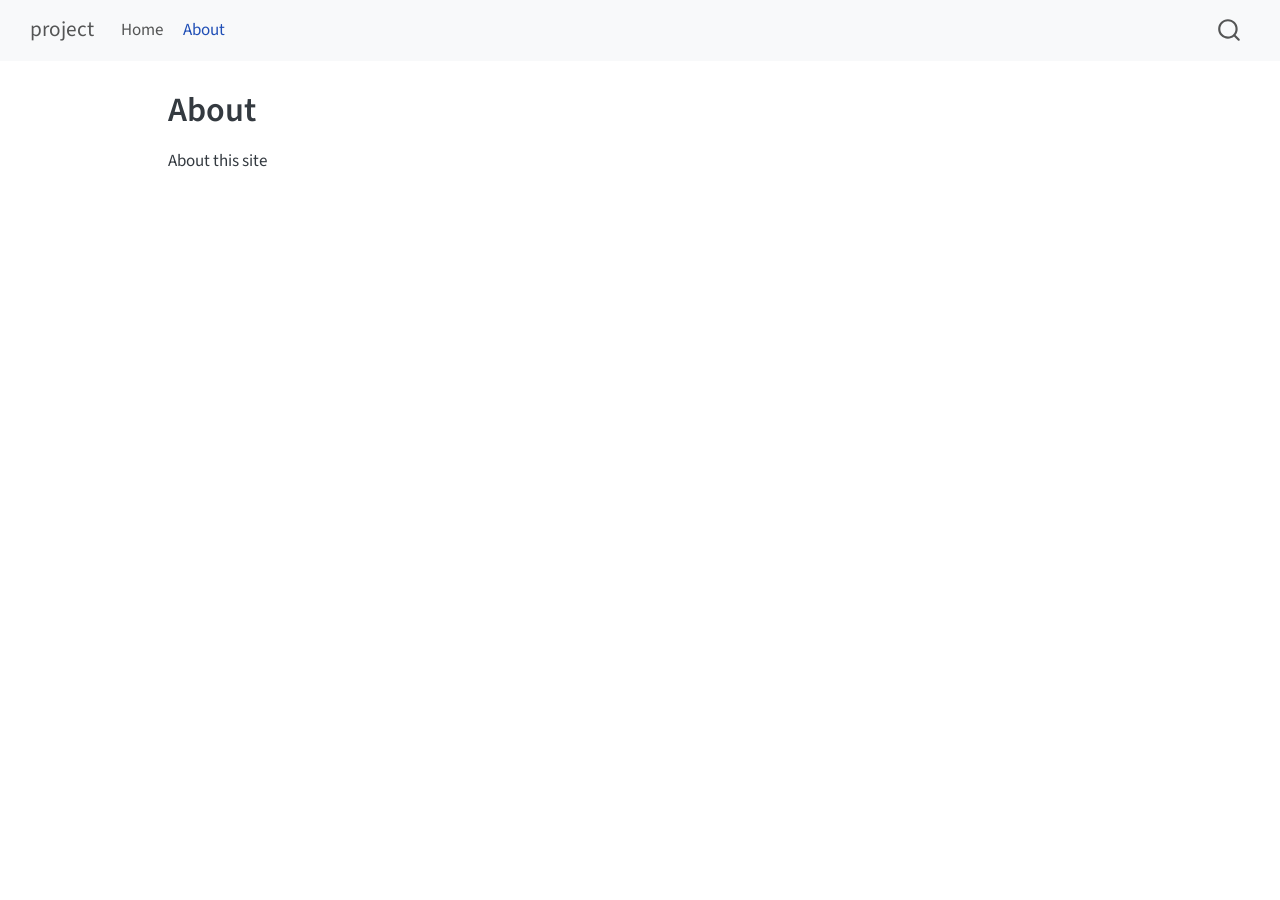
==== docs/about.html @ 39d3ae81 "Initial commit" ====
<!DOCTYPE html>
<html xmlns="http://www.w3.org/1999/xhtml" lang="en" xml:lang="en"><head>

<meta charset="utf-8">
<meta name="generator" content="quarto-1.8.27">

<meta name="viewport" content="width=device-width, initial-scale=1.0, user-scalable=yes">


<title>About – project</title>
<style>
code{white-space: pre-wrap;}
span.smallcaps{font-variant: small-caps;}
div.columns{display: flex; gap: min(4vw, 1.5em);}
div.column{flex: auto; overflow-x: auto;}
div.hanging-indent{margin-left: 1.5em; text-indent: -1.5em;}
ul.task-list{list-style: none;}
ul.task-list li input[type="checkbox"] {
  width: 0.8em;
  margin: 0 0.8em 0.2em -1em; /* quarto-specific, see https://github.com/quarto-dev/quarto-cli/issues/4556 */ 
  vertical-align: middle;
}
</style>


<script src="site_libs/quarto-nav/quarto-nav.js"></script>
<script src="site_libs/quarto-nav/headroom.min.js"></script>
<script src="site_libs/clipboard/clipboard.min.js"></script>
<script src="site_libs/quarto-search/autocomplete.umd.js"></script>
<script src="site_libs/quarto-search/fuse.min.js"></script>
<script src="site_libs/quarto-search/quarto-search.js"></script>
<meta name="quarto:offset" content="./">
<script src="site_libs/quarto-html/quarto.js" type="module"></script>
<script src="site_libs/quarto-html/tabsets/tabsets.js" type="module"></script>
<script src="site_libs/quarto-html/axe/axe-check.js" type="module"></script>
<script src="site_libs/quarto-html/popper.min.js"></script>
<script src="site_libs/quarto-html/tippy.umd.min.js"></script>
<script src="site_libs/quarto-html/anchor.min.js"></script>
<link href="site_libs/quarto-html/tippy.css" rel="stylesheet">
<link href="site_libs/quarto-html/quarto-syntax-highlighting-ed96de9b727972fe78a7b5d16c58bf87.css" rel="stylesheet" id="quarto-text-highlighting-styles">
<script src="site_libs/bootstrap/bootstrap.min.js"></script>
<link href="site_libs/bootstrap/bootstrap-icons.css" rel="stylesheet">
<link href="site_libs/bootstrap/bootstrap-c82218b12ac0f327fa8bd7d074ce2147.min.css" rel="stylesheet" append-hash="true" id="quarto-bootstrap" data-mode="light">
<script id="quarto-search-options" type="application/json">{
  "location": "navbar",
  "copy-button": false,
  "collapse-after": 3,
  "panel-placement": "end",
  "type": "overlay",
  "limit": 50,
  "keyboard-shortcut": [
    "f",
    "/",
    "s"
  ],
  "show-item-context": false,
  "language": {
    "search-no-results-text": "No results",
    "search-matching-documents-text": "matching documents",
    "search-copy-link-title": "Copy link to search",
    "search-hide-matches-text": "Hide additional matches",
    "search-more-match-text": "more match in this document",
    "search-more-matches-text": "more matches in this document",
    "search-clear-button-title": "Clear",
    "search-text-placeholder": "",
    "search-detached-cancel-button-title": "Cancel",
    "search-submit-button-title": "Submit",
    "search-label": "Search"
  }
}</script>


<link rel="stylesheet" href="styles.css">
</head>

<body class="nav-fixed quarto-light">

<div id="quarto-search-results"></div>
  <header id="quarto-header" class="headroom fixed-top">
    <nav class="navbar navbar-expand-lg " data-bs-theme="dark">
      <div class="navbar-container container-fluid">
      <div class="navbar-brand-container mx-auto">
    <a class="navbar-brand" href="./index.html">
    <span class="navbar-title">project</span>
    </a>
  </div>
            <div id="quarto-search" class="" title="Search"></div>
          <button class="navbar-toggler" type="button" data-bs-toggle="collapse" data-bs-target="#navbarCollapse" aria-controls="navbarCollapse" role="menu" aria-expanded="false" aria-label="Toggle navigation" onclick="if (window.quartoToggleHeadroom) { window.quartoToggleHeadroom(); }">
  <span class="navbar-toggler-icon"></span>
</button>
          <div class="collapse navbar-collapse" id="navbarCollapse">
            <ul class="navbar-nav navbar-nav-scroll me-auto">
  <li class="nav-item">
    <a class="nav-link" href="./index.html"> 
<span class="menu-text">Home</span></a>
  </li>  
  <li class="nav-item">
    <a class="nav-link active" href="./about.html" aria-current="page"> 
<span class="menu-text">About</span></a>
  </li>  
</ul>
          </div> <!-- /navcollapse -->
            <div class="quarto-navbar-tools">
</div>
      </div> <!-- /container-fluid -->
    </nav>
</header>
<!-- content -->
<div id="quarto-content" class="quarto-container page-columns page-rows-contents page-layout-article page-navbar">
<!-- sidebar -->
<!-- margin-sidebar -->
    <div id="quarto-margin-sidebar" class="sidebar margin-sidebar zindex-bottom">
        
    </div>
<!-- main -->
<main class="content" id="quarto-document-content">

<header id="title-block-header" class="quarto-title-block default">
<div class="quarto-title">
<h1 class="title">About</h1>
</div>



<div class="quarto-title-meta">

    
  
    
  </div>
  


</header>


<p>About this site</p>



</main> <!-- /main -->
<script id="quarto-html-after-body" type="application/javascript">
  window.document.addEventListener("DOMContentLoaded", function (event) {
    const icon = "";
    const anchorJS = new window.AnchorJS();
    anchorJS.options = {
      placement: 'right',
      icon: icon
    };
    anchorJS.add('.anchored');
    const isCodeAnnotation = (el) => {
      for (const clz of el.classList) {
        if (clz.startsWith('code-annotation-')) {                     
          return true;
        }
      }
      return false;
    }
    const onCopySuccess = function(e) {
      // button target
      const button = e.trigger;
      // don't keep focus
      button.blur();
      // flash "checked"
      button.classList.add('code-copy-button-checked');
      var currentTitle = button.getAttribute("title");
      button.setAttribute("title", "Copied!");
      let tooltip;
      if (window.bootstrap) {
        button.setAttribute("data-bs-toggle", "tooltip");
        button.setAttribute("data-bs-placement", "left");
        button.setAttribute("data-bs-title", "Copied!");
        tooltip = new bootstrap.Tooltip(button, 
          { trigger: "manual", 
            customClass: "code-copy-button-tooltip",
            offset: [0, -8]});
        tooltip.show();    
      }
      setTimeout(function() {
        if (tooltip) {
          tooltip.hide();
          button.removeAttribute("data-bs-title");
          button.removeAttribute("data-bs-toggle");
          button.removeAttribute("data-bs-placement");
        }
        button.setAttribute("title", currentTitle);
        button.classList.remove('code-copy-button-checked');
      }, 1000);
      // clear code selection
      e.clearSelection();
    }
    const getTextToCopy = function(trigger) {
      const outerScaffold = trigger.parentElement.cloneNode(true);
      const codeEl = outerScaffold.querySelector('code');
      for (const childEl of codeEl.children) {
        if (isCodeAnnotation(childEl)) {
          childEl.remove();
        }
      }
      return codeEl.innerText;
    }
    const clipboard = new window.ClipboardJS('.code-copy-button:not([data-in-quarto-modal])', {
      text: getTextToCopy
    });
    clipboard.on('success', onCopySuccess);
    if (window.document.getElementById('quarto-embedded-source-code-modal')) {
      const clipboardModal = new window.ClipboardJS('.code-copy-button[data-in-quarto-modal]', {
        text: getTextToCopy,
        container: window.document.getElementById('quarto-embedded-source-code-modal')
      });
      clipboardModal.on('success', onCopySuccess);
    }
      var localhostRegex = new RegExp(/^(?:http|https):\/\/localhost\:?[0-9]*\//);
      var mailtoRegex = new RegExp(/^mailto:/);
        var filterRegex = new RegExp('/' + window.location.host + '/');
      var isInternal = (href) => {
          return filterRegex.test(href) || localhostRegex.test(href) || mailtoRegex.test(href);
      }
      // Inspect non-navigation links and adorn them if external
     var links = window.document.querySelectorAll('a[href]:not(.nav-link):not(.navbar-brand):not(.toc-action):not(.sidebar-link):not(.sidebar-item-toggle):not(.pagination-link):not(.no-external):not([aria-hidden]):not(.dropdown-item):not(.quarto-navigation-tool):not(.about-link)');
      for (var i=0; i<links.length; i++) {
        const link = links[i];
        if (!isInternal(link.href)) {
          // undo the damage that might have been done by quarto-nav.js in the case of
          // links that we want to consider external
          if (link.dataset.originalHref !== undefined) {
            link.href = link.dataset.originalHref;
          }
        }
      }
    function tippyHover(el, contentFn, onTriggerFn, onUntriggerFn) {
      const config = {
        allowHTML: true,
        maxWidth: 500,
        delay: 100,
        arrow: false,
        appendTo: function(el) {
            return el.parentElement;
        },
        interactive: true,
        interactiveBorder: 10,
        theme: 'quarto',
        placement: 'bottom-start',
      };
      if (contentFn) {
        config.content = contentFn;
      }
      if (onTriggerFn) {
        config.onTrigger = onTriggerFn;
      }
      if (onUntriggerFn) {
        config.onUntrigger = onUntriggerFn;
      }
      window.tippy(el, config); 
    }
    const noterefs = window.document.querySelectorAll('a[role="doc-noteref"]');
    for (var i=0; i<noterefs.length; i++) {
      const ref = noterefs[i];
      tippyHover(ref, function() {
        // use id or data attribute instead here
        let href = ref.getAttribute('data-footnote-href') || ref.getAttribute('href');
        try { href = new URL(href).hash; } catch {}
        const id = href.replace(/^#\/?/, "");
        const note = window.document.getElementById(id);
        if (note) {
          return note.innerHTML;
        } else {
          return "";
        }
      });
    }
    const xrefs = window.document.querySelectorAll('a.quarto-xref');
    const processXRef = (id, note) => {
      // Strip column container classes
      const stripColumnClz = (el) => {
        el.classList.remove("page-full", "page-columns");
        if (el.children) {
          for (const child of el.children) {
            stripColumnClz(child);
          }
        }
      }
      stripColumnClz(note)
      if (id === null || id.startsWith('sec-')) {
        // Special case sections, only their first couple elements
        const container = document.createElement("div");
        if (note.children && note.children.length > 2) {
          container.appendChild(note.children[0].cloneNode(true));
          for (let i = 1; i < note.children.length; i++) {
            const child = note.children[i];
            if (child.tagName === "P" && child.innerText === "") {
              continue;
            } else {
              container.appendChild(child.cloneNode(true));
              break;
            }
          }
          if (window.Quarto?.typesetMath) {
            window.Quarto.typesetMath(container);
          }
          return container.innerHTML
        } else {
          if (window.Quarto?.typesetMath) {
            window.Quarto.typesetMath(note);
          }
          return note.innerHTML;
        }
      } else {
        // Remove any anchor links if they are present
        const anchorLink = note.querySelector('a.anchorjs-link');
        if (anchorLink) {
          anchorLink.remove();
        }
        if (window.Quarto?.typesetMath) {
          window.Quarto.typesetMath(note);
        }
        if (note.classList.contains("callout")) {
          return note.outerHTML;
        } else {
          return note.innerHTML;
        }
      }
    }
    for (var i=0; i<xrefs.length; i++) {
      const xref = xrefs[i];
      tippyHover(xref, undefined, function(instance) {
        instance.disable();
        let url = xref.getAttribute('href');
        let hash = undefined; 
        if (url.startsWith('#')) {
          hash = url;
        } else {
          try { hash = new URL(url).hash; } catch {}
        }
        if (hash) {
          const id = hash.replace(/^#\/?/, "");
          const note = window.document.getElementById(id);
          if (note !== null) {
            try {
              const html = processXRef(id, note.cloneNode(true));
              instance.setContent(html);
            } finally {
              instance.enable();
              instance.show();
            }
          } else {
            // See if we can fetch this
            fetch(url.split('#')[0])
            .then(res => res.text())
            .then(html => {
              const parser = new DOMParser();
              const htmlDoc = parser.parseFromString(html, "text/html");
              const note = htmlDoc.getElementById(id);
              if (note !== null) {
                const html = processXRef(id, note);
                instance.setContent(html);
              } 
            }).finally(() => {
              instance.enable();
              instance.show();
            });
          }
        } else {
          // See if we can fetch a full url (with no hash to target)
          // This is a special case and we should probably do some content thinning / targeting
          fetch(url)
          .then(res => res.text())
          .then(html => {
            const parser = new DOMParser();
            const htmlDoc = parser.parseFromString(html, "text/html");
            const note = htmlDoc.querySelector('main.content');
            if (note !== null) {
              // This should only happen for chapter cross references
              // (since there is no id in the URL)
              // remove the first header
              if (note.children.length > 0 && note.children[0].tagName === "HEADER") {
                note.children[0].remove();
              }
              const html = processXRef(null, note);
              instance.setContent(html);
            } 
          }).finally(() => {
            instance.enable();
            instance.show();
          });
        }
      }, function(instance) {
      });
    }
        let selectedAnnoteEl;
        const selectorForAnnotation = ( cell, annotation) => {
          let cellAttr = 'data-code-cell="' + cell + '"';
          let lineAttr = 'data-code-annotation="' +  annotation + '"';
          const selector = 'span[' + cellAttr + '][' + lineAttr + ']';
          return selector;
        }
        const selectCodeLines = (annoteEl) => {
          const doc = window.document;
          const targetCell = annoteEl.getAttribute("data-target-cell");
          const targetAnnotation = annoteEl.getAttribute("data-target-annotation");
          const annoteSpan = window.document.querySelector(selectorForAnnotation(targetCell, targetAnnotation));
          const lines = annoteSpan.getAttribute("data-code-lines").split(",");
          const lineIds = lines.map((line) => {
            return targetCell + "-" + line;
          })
          let top = null;
          let height = null;
          let parent = null;
          if (lineIds.length > 0) {
              //compute the position of the single el (top and bottom and make a div)
              const el = window.document.getElementById(lineIds[0]);
              top = el.offsetTop;
              height = el.offsetHeight;
              parent = el.parentElement.parentElement;
            if (lineIds.length > 1) {
              const lastEl = window.document.getElementById(lineIds[lineIds.length - 1]);
              const bottom = lastEl.offsetTop + lastEl.offsetHeight;
              height = bottom - top;
            }
            if (top !== null && height !== null && parent !== null) {
              // cook up a div (if necessary) and position it 
              let div = window.document.getElementById("code-annotation-line-highlight");
              if (div === null) {
                div = window.document.createElement("div");
                div.setAttribute("id", "code-annotation-line-highlight");
                div.style.position = 'absolute';
                parent.appendChild(div);
              }
              div.style.top = top - 2 + "px";
              div.style.height = height + 4 + "px";
              div.style.left = 0;
              let gutterDiv = window.document.getElementById("code-annotation-line-highlight-gutter");
              if (gutterDiv === null) {
                gutterDiv = window.document.createElement("div");
                gutterDiv.setAttribute("id", "code-annotation-line-highlight-gutter");
                gutterDiv.style.position = 'absolute';
                const codeCell = window.document.getElementById(targetCell);
                const gutter = codeCell.querySelector('.code-annotation-gutter');
                gutter.appendChild(gutterDiv);
              }
              gutterDiv.style.top = top - 2 + "px";
              gutterDiv.style.height = height + 4 + "px";
            }
            selectedAnnoteEl = annoteEl;
          }
        };
        const unselectCodeLines = () => {
          const elementsIds = ["code-annotation-line-highlight", "code-annotation-line-highlight-gutter"];
          elementsIds.forEach((elId) => {
            const div = window.document.getElementById(elId);
            if (div) {
              div.remove();
            }
          });
          selectedAnnoteEl = undefined;
        };
          // Handle positioning of the toggle
      window.addEventListener(
        "resize",
        throttle(() => {
          elRect = undefined;
          if (selectedAnnoteEl) {
            selectCodeLines(selectedAnnoteEl);
          }
        }, 10)
      );
      function throttle(fn, ms) {
      let throttle = false;
      let timer;
        return (...args) => {
          if(!throttle) { // first call gets through
              fn.apply(this, args);
              throttle = true;
          } else { // all the others get throttled
              if(timer) clearTimeout(timer); // cancel #2
              timer = setTimeout(() => {
                fn.apply(this, args);
                timer = throttle = false;
              }, ms);
          }
        };
      }
        // Attach click handler to the DT
        const annoteDls = window.document.querySelectorAll('dt[data-target-cell]');
        for (const annoteDlNode of annoteDls) {
          annoteDlNode.addEventListener('click', (event) => {
            const clickedEl = event.target;
            if (clickedEl !== selectedAnnoteEl) {
              unselectCodeLines();
              const activeEl = window.document.querySelector('dt[data-target-cell].code-annotation-active');
              if (activeEl) {
                activeEl.classList.remove('code-annotation-active');
              }
              selectCodeLines(clickedEl);
              clickedEl.classList.add('code-annotation-active');
            } else {
              // Unselect the line
              unselectCodeLines();
              clickedEl.classList.remove('code-annotation-active');
            }
          });
        }
    const findCites = (el) => {
      const parentEl = el.parentElement;
      if (parentEl) {
        const cites = parentEl.dataset.cites;
        if (cites) {
          return {
            el,
            cites: cites.split(' ')
          };
        } else {
          return findCites(el.parentElement)
        }
      } else {
        return undefined;
      }
    };
    var bibliorefs = window.document.querySelectorAll('a[role="doc-biblioref"]');
    for (var i=0; i<bibliorefs.length; i++) {
      const ref = bibliorefs[i];
      const citeInfo = findCites(ref);
      if (citeInfo) {
        tippyHover(citeInfo.el, function() {
          var popup = window.document.createElement('div');
          citeInfo.cites.forEach(function(cite) {
            var citeDiv = window.document.createElement('div');
            citeDiv.classList.add('hanging-indent');
            citeDiv.classList.add('csl-entry');
            var biblioDiv = window.document.getElementById('ref-' + cite);
            if (biblioDiv) {
              citeDiv.innerHTML = biblioDiv.innerHTML;
            }
            popup.appendChild(citeDiv);
          });
          return popup.innerHTML;
        });
      }
    }
  });
  </script>
</div> <!-- /content -->




</body></html>
---- docs/site_libs/quarto-html/tippy.css ----
.tippy-box[data-animation=fade][data-state=hidden]{opacity:0}[data-tippy-root]{max-width:calc(100vw - 10px)}.tippy-box{position:relative;background-color:#333;color:#fff;border-radius:4px;font-size:14px;line-height:1.4;white-space:normal;outline:0;transition-property:transform,visibility,opacity}.tippy-box[data-placement^=top]>.tippy-arrow{bottom:0}.tippy-box[data-placement^=top]>.tippy-arrow:before{bottom:-7px;left:0;border-width:8px 8px 0;border-top-color:initial;transform-origin:center top}.tippy-box[data-placement^=bottom]>.tippy-arrow{top:0}.tippy-box[data-placement^=bottom]>.tippy-arrow:before{top:-7px;left:0;border-width:0 8px 8px;border-bottom-color:initial;transform-origin:center bottom}.tippy-box[data-placement^=left]>.tippy-arrow{right:0}.tippy-box[data-placement^=left]>.tippy-arrow:before{border-width:8px 0 8px 8px;border-left-color:initial;right:-7px;transform-origin:center left}.tippy-box[data-placement^=right]>.tippy-arrow{left:0}.tippy-box[data-placement^=right]>.tippy-arrow:before{left:-7px;border-width:8px 8px 8px 0;border-right-color:initial;transform-origin:center right}.tippy-box[data-inertia][data-state=visible]{transition-timing-function:cubic-bezier(.54,1.5,.38,1.11)}.tippy-arrow{width:16px;height:16px;color:#333}.tippy-arrow:before{content:"";position:absolute;border-color:transparent;border-style:solid}.tippy-content{position:relative;padding:5px 9px;z-index:1}
---- docs/site_libs/quarto-html/quarto-syntax-highlighting-ed96de9b727972fe78a7b5d16c58bf87.css ----
/* quarto syntax highlight colors */
:root {
  --quarto-hl-ot-color: #003B4F;
  --quarto-hl-at-color: #657422;
  --quarto-hl-ss-color: #20794D;
  --quarto-hl-an-color: #5E5E5E;
  --quarto-hl-fu-color: #4758AB;
  --quarto-hl-st-color: #20794D;
  --quarto-hl-cf-color: #003B4F;
  --quarto-hl-op-color: #5E5E5E;
  --quarto-hl-er-color: #AD0000;
  --quarto-hl-bn-color: #AD0000;
  --quarto-hl-al-color: #AD0000;
  --quarto-hl-va-color: #111111;
  --quarto-hl-bu-color: inherit;
  --quarto-hl-ex-color: inherit;
  --quarto-hl-pp-color: #AD0000;
  --quarto-hl-in-color: #5E5E5E;
  --quarto-hl-vs-color: #20794D;
  --quarto-hl-wa-color: #5E5E5E;
  --quarto-hl-do-color: #5E5E5E;
  --quarto-hl-im-color: #00769E;
  --quarto-hl-ch-color: #20794D;
  --quarto-hl-dt-color: #AD0000;
  --quarto-hl-fl-color: #AD0000;
  --quarto-hl-co-color: #5E5E5E;
  --quarto-hl-cv-color: #5E5E5E;
  --quarto-hl-cn-color: #8f5902;
  --quarto-hl-sc-color: #5E5E5E;
  --quarto-hl-dv-color: #AD0000;
  --quarto-hl-kw-color: #003B4F;
}

/* other quarto variables */
:root {
  --quarto-font-monospace: SFMono-Regular, Menlo, Monaco, Consolas, "Liberation Mono", "Courier New", monospace;
}

/* syntax highlight based on Pandoc's rules */
pre > code.sourceCode > span {
  color: #003B4F;
}

code.sourceCode > span {
  color: #003B4F;
}

div.sourceCode,
div.sourceCode pre.sourceCode {
  color: #003B4F;
}

/* Normal */
code span {
  color: #003B4F;
}

/* Alert */
code span.al {
  color: #AD0000;
  font-style: inherit;
}

/* Annotation */
code span.an {
  color: #5E5E5E;
  font-style: inherit;
}

/* Attribute */
code span.at {
  color: #657422;
  font-style: inherit;
}

/* BaseN */
code span.bn {
  color: #AD0000;
  font-style: inherit;
}

/* BuiltIn */
code span.bu {
  font-style: inherit;
}

/* ControlFlow */
code span.cf {
  color: #003B4F;
  font-weight: bold;
  font-style: inherit;
}

/* Char */
code span.ch {
  color: #20794D;
  font-style: inherit;
}

/* Constant */
code span.cn {
  color: #8f5902;
  font-style: inherit;
}

/* Comment */
code span.co {
  color: #5E5E5E;
  font-style: inherit;
}

/* CommentVar */
code span.cv {
  color: #5E5E5E;
  font-style: italic;
}

/* Documentation */
code span.do {
  color: #5E5E5E;
  font-style: italic;
}

/* DataType */
code span.dt {
  color: #AD0000;
  font-style: inherit;
}

/* DecVal */
code span.dv {
  color: #AD0000;
  font-style: inherit;
}

/* Error */
code span.er {
  color: #AD0000;
  font-style: inherit;
}

/* Extension */
code span.ex {
  font-style: inherit;
}

/* Float */
code span.fl {
  color: #AD0000;
  font-style: inherit;
}

/* Function */
code span.fu {
  color: #4758AB;
  font-style: inherit;
}

/* Import */
code span.im {
  color: #00769E;
  font-style: inherit;
}

/* Information */
code span.in {
  color: #5E5E5E;
  font-style: inherit;
}

/* Keyword */
code span.kw {
  color: #003B4F;
  font-weight: bold;
  font-style: inherit;
}

/* Operator */
code span.op {
  color: #5E5E5E;
  font-style: inherit;
}

/* Other */
code span.ot {
  color: #003B4F;
  font-style: inherit;
}

/* Preprocessor */
code span.pp {
  color: #AD0000;
  font-style: inherit;
}

/* SpecialChar */
code span.sc {
  color: #5E5E5E;
  font-style: inherit;
}

/* SpecialString */
code span.ss {
  color: #20794D;
  font-style: inherit;
}

/* String */
code span.st {
  color: #20794D;
  font-style: inherit;
}

/* Variable */
code span.va {
  color: #111111;
  font-style: inherit;
}

/* VerbatimString */
code span.vs {
  color: #20794D;
  font-style: inherit;
}

/* Warning */
code span.wa {
  color: #5E5E5E;
  font-style: italic;
}

.prevent-inlining {
  content: "</";
}

/*# sourceMappingURL=0920dd6d7437995b8cdf7429764427b1.css.map */
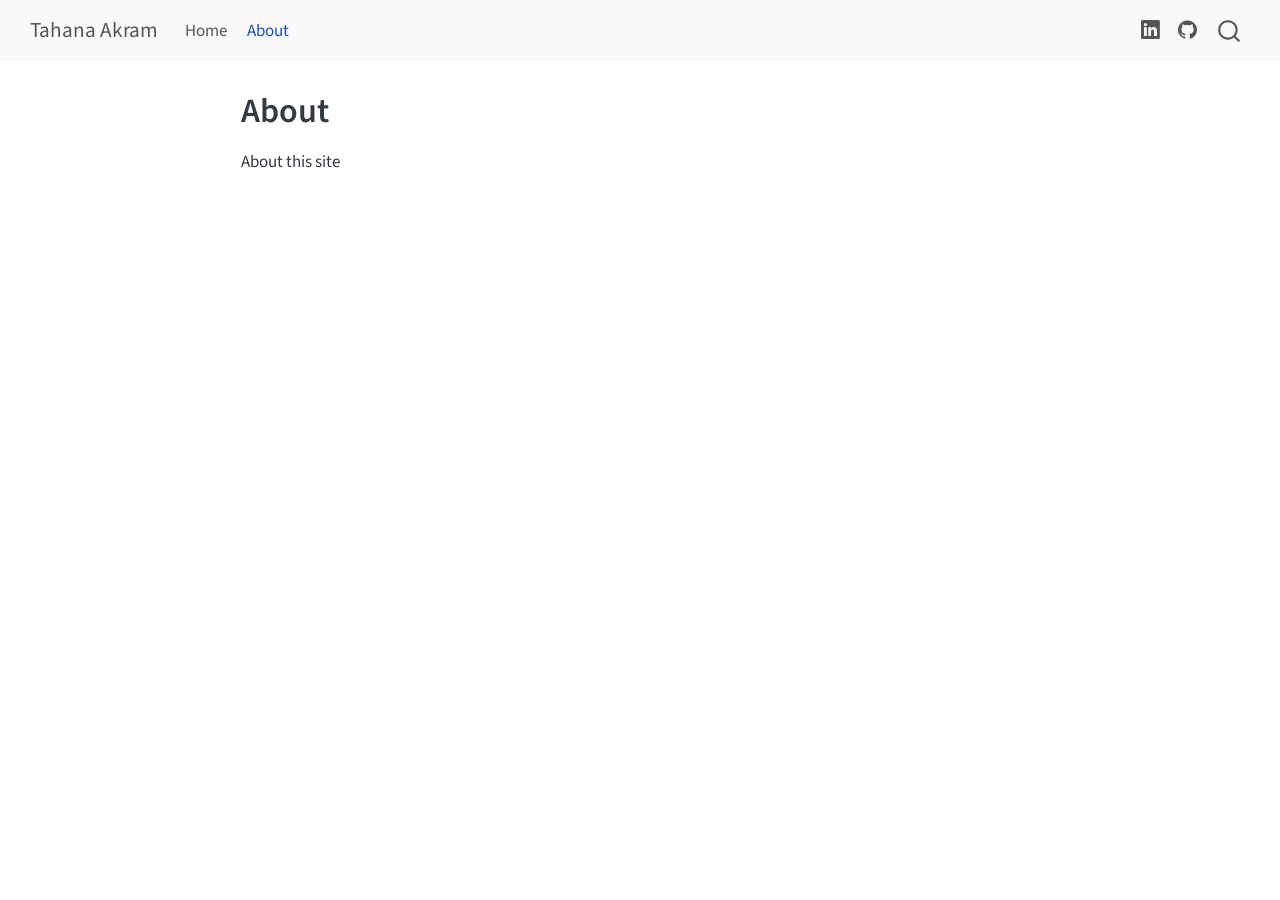
==== commit 5b1bedb5: "Add homepage" ====
--- a/docs/about.html
+++ b/docs/about.html
@@ -7,7 +7,7 @@
 <meta name="viewport" content="width=device-width, initial-scale=1.0, user-scalable=yes">
 
 
-<title>About – project</title>
+<title>About – Tahana Akram</title>
 <style>
 code{white-space: pre-wrap;}
 span.smallcaps{font-variant: small-caps;}
@@ -73,7 +73,7 @@
 <link rel="stylesheet" href="styles.css">
 </head>
 
-<body class="nav-fixed quarto-light">
+<body class="nav-fixed fullcontent quarto-light">
 
 <div id="quarto-search-results"></div>
   <header id="quarto-header" class="headroom fixed-top">
@@ -81,7 +81,7 @@
       <div class="navbar-container container-fluid">
       <div class="navbar-brand-container mx-auto">
     <a class="navbar-brand" href="./index.html">
-    <span class="navbar-title">project</span>
+    <span class="navbar-title">Tahana Akram</span>
     </a>
   </div>
             <div id="quarto-search" class="" title="Search"></div>
@@ -99,6 +99,18 @@
 <span class="menu-text">About</span></a>
   </li>  
 </ul>
+            <ul class="navbar-nav navbar-nav-scroll ms-auto">
+  <li class="nav-item compact">
+    <a class="nav-link" href="https://www.linkedin.com/in/tahanaakram/"> <i class="bi bi-linkedin" role="img" aria-label="LinkedIn">
+</i> 
+<span class="menu-text"></span></a>
+  </li>  
+  <li class="nav-item compact">
+    <a class="nav-link" href="https://github.com/akramt24"> <i class="bi bi-github" role="img" aria-label="GitHub">
+</i> 
+<span class="menu-text"></span></a>
+  </li>  
+</ul>
           </div> <!-- /navcollapse -->
             <div class="quarto-navbar-tools">
 </div>
@@ -109,9 +121,7 @@
 <div id="quarto-content" class="quarto-container page-columns page-rows-contents page-layout-article page-navbar">
 <!-- sidebar -->
 <!-- margin-sidebar -->
-    <div id="quarto-margin-sidebar" class="sidebar margin-sidebar zindex-bottom">
-        
-    </div>
+    
 <!-- main -->
 <main class="content" id="quarto-document-content">
 
--- a/docs/styles.css
+++ b/docs/styles.css
@@ -0,0 +1,90 @@
+/* ── Layout ── */
+.home-container {
+  display: flex;
+  gap: 3rem;
+  align-items: flex-start;
+  padding: 2rem 1rem;
+  max-width: 1100px;
+  margin: 0 auto;
+}
+
+.left-col {
+  flex: 0 0 220px;
+  display: flex;
+  flex-direction: column;
+  align-items: center;
+  gap: 1.2rem;
+  position: sticky;
+  top: 80px;
+}
+
+.right-col {
+  flex: 1;
+}
+
+/* ── Photo ── */
+.profile-photo {
+  width: 200px;
+  height: 200px;
+  border-radius: 50%;
+  object-fit: cover;
+  border: 4px solid #2c6e91;
+  box-shadow: 0 4px 20px rgba(0,0,0,0.15);
+}
+
+/* ── Name & tagline ── */
+.my-name {
+  font-size: 2.4rem;
+  font-weight: 700;
+  margin-bottom: 0.2rem;
+  color: #1a1a2e;
+}
+
+.my-tagline {
+  font-size: 1.1rem;
+  color: #2c6e91;
+  font-weight: 500;
+  margin-bottom: 1.2rem;
+}
+
+/* ── Info block ── */
+.info-block {
+  background: #f4f8fb;
+  border-left: 4px solid #2c6e91;
+  padding: 1rem 1.2rem;
+  border-radius: 6px;
+  margin-bottom: 1.5rem;
+}
+
+.info-block p {
+  margin: 0.3rem 0;
+  font-size: 0.95rem;
+}
+
+/* ── Social icons ── */
+.social-links {
+  display: flex;
+  gap: 0.8rem;
+}
+
+.social-links a {
+  font-size: 1.6rem;
+  color: #2c6e91;
+  transition: color 0.2s, transform 0.2s;
+}
+
+.social-links a:hover {
+  color: #1a4f6e;
+  transform: scale(1.15);
+}
+
+/* ── Responsive ── */
+@media (max-width: 700px) {
+  .home-container {
+    flex-direction: column;
+    align-items: center;
+  }
+  .left-col {
+    position: static;
+  }
+}
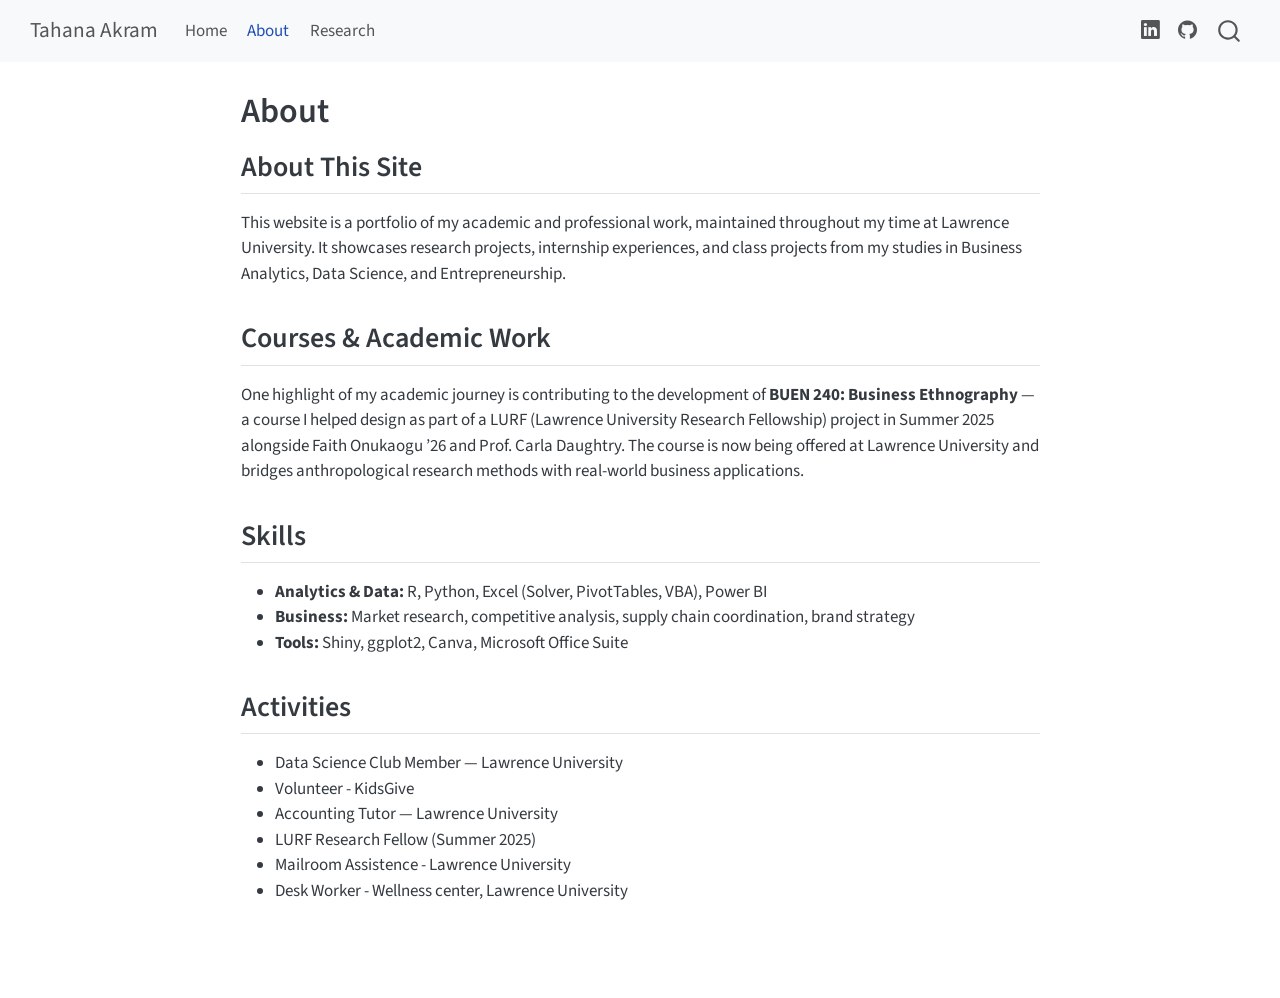
==== commit dcafbff2: "add research" ====
--- a/docs/about.html
+++ b/docs/about.html
@@ -98,6 +98,10 @@
     <a class="nav-link active" href="./about.html" aria-current="page"> 
 <span class="menu-text">About</span></a>
   </li>  
+  <li class="nav-item">
+    <a class="nav-link" href="./research.html"> 
+<span class="menu-text">Research</span></a>
+  </li>  
 </ul>
             <ul class="navbar-nav navbar-nav-scroll ms-auto">
   <li class="nav-item compact">
@@ -144,9 +148,35 @@
 </header>
 
 
-<p>About this site</p>
-
-
+<section id="about-this-site" class="level2">
+<h2 class="anchored" data-anchor-id="about-this-site">About This Site</h2>
+<p>This website is a portfolio of my academic and professional work, maintained throughout my time at Lawrence University. It showcases research projects, internship experiences, and class projects from my studies in Business Analytics, Data Science, and Entrepreneurship.</p>
+</section>
+<section id="courses-academic-work" class="level2">
+<h2 class="anchored" data-anchor-id="courses-academic-work">Courses &amp; Academic Work</h2>
+<p>One highlight of my academic journey is contributing to the development of <strong>BUEN 240: Business Ethnography</strong> — a course I helped design as part of a LURF (Lawrence University Research Fellowship) project in Summer 2025 alongside Faith Onukaogu ’26 and Prof.&nbsp;Carla Daughtry. The course is now being offered at Lawrence University and bridges anthropological research methods with real-world business applications.</p>
+</section>
+<section id="skills" class="level2">
+<h2 class="anchored" data-anchor-id="skills">Skills</h2>
+<ul>
+<li><strong>Analytics &amp; Data:</strong> R, Python, Excel (Solver, PivotTables, VBA), Power BI</li>
+<li><strong>Business:</strong> Market research, competitive analysis, supply chain coordination, brand strategy</li>
+<li><strong>Tools:</strong> Shiny, ggplot2, Canva, Microsoft Office Suite</li>
+</ul>
+</section>
+<section id="activities" class="level2">
+<h2 class="anchored" data-anchor-id="activities">Activities</h2>
+<ul>
+<li>Data Science Club Member — Lawrence University</li>
+<li>Volunteer - KidsGive</li>
+<li>Accounting Tutor — Lawrence University</li>
+<li>LURF Research Fellow (Summer 2025)</li>
+<li>Mailroom Assistence - Lawrence University</li>
+<li>Desk Worker - Wellness center, Lawrence University</li>
+</ul>
+
+
+</section>
 
 </main> <!-- /main -->
 <script id="quarto-html-after-body" type="application/javascript">
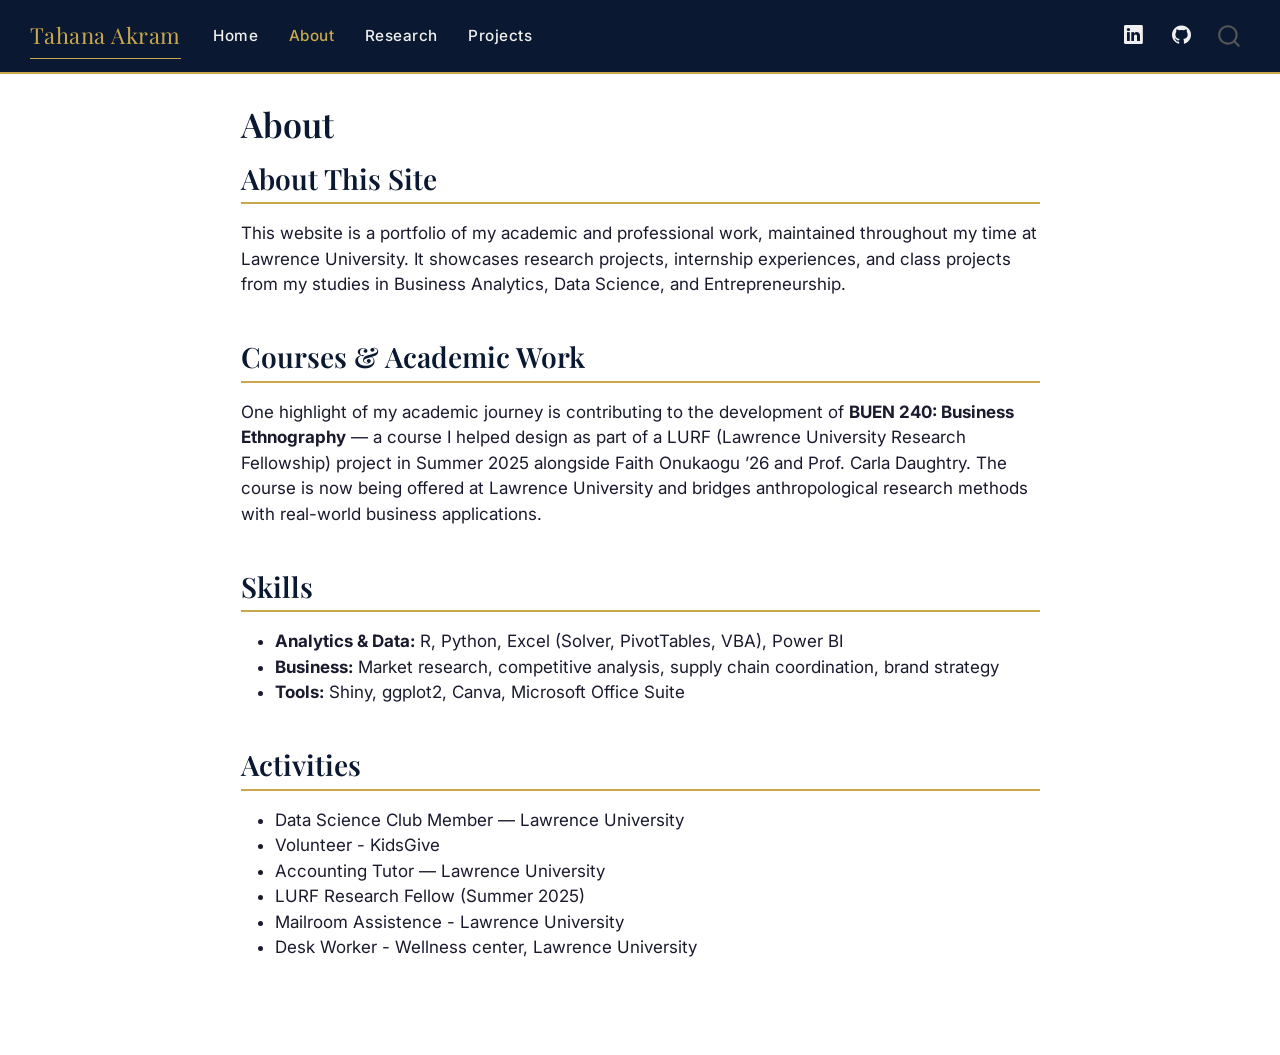
==== commit 60f9fb75: "add navy gold theme" ====
--- a/docs/about.html
+++ b/docs/about.html
@@ -102,6 +102,10 @@
     <a class="nav-link" href="./research.html"> 
 <span class="menu-text">Research</span></a>
   </li>  
+  <li class="nav-item">
+    <a class="nav-link" href="./projects.html"> 
+<span class="menu-text">Projects</span></a>
+  </li>  
 </ul>
             <ul class="navbar-nav navbar-nav-scroll ms-auto">
   <li class="nav-item compact">
--- a/docs/styles.css
+++ b/docs/styles.css
@@ -1,3 +1,57 @@
+/* ── Fonts ── */
+@import url('https://fonts.googleapis.com/css2?family=Playfair+Display:wght@600&family=Inter:wght@300;400;500&display=swap');
+
+/* ── Global ── */
+body {
+  font-family: 'Inter', sans-serif;
+  font-weight: 400;
+  color: #1a1a2e;
+  background-color: #ffffff;
+}
+
+/* ── Navbar ── */
+.navbar {
+  background-color: #0a1931 !important;
+  border-bottom: 2px solid #c9a84c;
+  padding: 0.8rem 2rem;
+}
+
+.navbar-brand {
+  font-family: 'Playfair Display', serif;
+  color: #c9a84c !important;
+  font-size: 1.3rem;
+  letter-spacing: 0.5px;
+}
+
+.navbar-nav .nav-link {
+  color: #f0f0f0 !important;
+  font-size: 0.9rem;
+  font-weight: 500;
+  letter-spacing: 0.5px;
+  margin: 0 0.3rem;
+  transition: color 0.2s;
+}
+
+.navbar-nav .nav-link:hover {
+  color: #c9a84c !important;
+}
+
+.navbar-nav .nav-link.active {
+  color: #c9a84c !important;
+}
+
+/* ── Page headings ── */
+h1, h2, h3 {
+  font-family: 'Playfair Display', serif;
+  color: #0a1931;
+}
+
+h2 {
+  border-bottom: 2px solid #c9a84c;
+  padding-bottom: 0.4rem;
+  margin-top: 2.5rem;
+}
+
 /* ── Layout ── */
 .home-container {
   display: flex;
@@ -28,31 +82,33 @@
   height: 200px;
   border-radius: 50%;
   object-fit: cover;
-  border: 4px solid #2c6e91;
-  box-shadow: 0 4px 20px rgba(0,0,0,0.15);
+  border: 4px solid #c9a84c;
+  box-shadow: 0 4px 20px rgba(0,0,0,0.12);
 }
 
 /* ── Name & tagline ── */
 .my-name {
+  font-family: 'Playfair Display', serif;
   font-size: 2.4rem;
-  font-weight: 700;
+  font-weight: 600;
   margin-bottom: 0.2rem;
-  color: #1a1a2e;
+  color: #0a1931;
 }
 
 .my-tagline {
-  font-size: 1.1rem;
-  color: #2c6e91;
+  font-size: 1rem;
+  color: #c9a84c;
   font-weight: 500;
+  letter-spacing: 0.5px;
   margin-bottom: 1.2rem;
 }
 
 /* ── Info block ── */
 .info-block {
-  background: #f4f8fb;
-  border-left: 4px solid #2c6e91;
+  background: #f7f8fc;
+  border-left: 4px solid #c9a84c;
   padding: 1rem 1.2rem;
-  border-radius: 6px;
+  border-radius: 4px;
   margin-bottom: 1.5rem;
 }
 
@@ -69,13 +125,41 @@
 
 .social-links a {
   font-size: 1.6rem;
-  color: #2c6e91;
+  color: #0a1931;
   transition: color 0.2s, transform 0.2s;
 }
 
 .social-links a:hover {
-  color: #1a4f6e;
+  color: #c9a84c;
   transform: scale(1.15);
+}
+
+/* ── Links ── */
+a {
+  color: #0a1931;
+  text-decoration: none;
+  border-bottom: 1px solid #c9a84c;
+  transition: color 0.2s;
+}
+
+a:hover {
+  color: #c9a84c;
+}
+
+/* ── Horizontal rules ── */
+hr {
+  border: none;
+  border-top: 1px solid #e8e8e8;
+  margin: 2rem 0;
+}
+
+/* ── Footer ── */
+.nav-footer {
+  background-color: #0a1931;
+  color: #c9a84c;
+  font-size: 0.85rem;
+  text-align: center;
+  padding: 1rem;
 }
 
 /* ── Responsive ── */
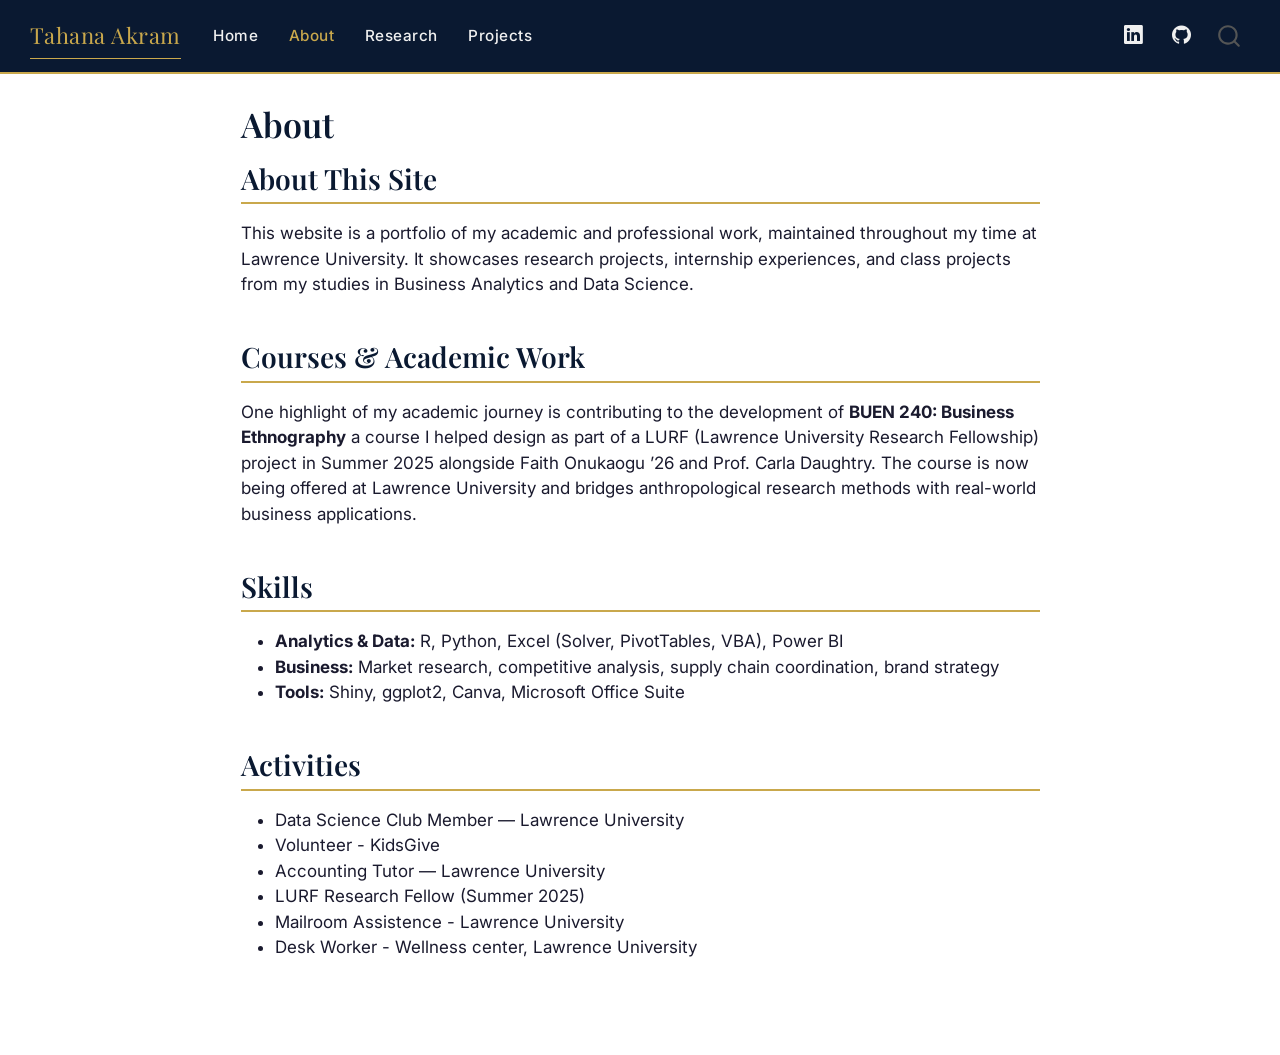
==== commit 0fba9549: "grammer fix" ====
--- a/docs/about.html
+++ b/docs/about.html
@@ -154,11 +154,11 @@
 
 <section id="about-this-site" class="level2">
 <h2 class="anchored" data-anchor-id="about-this-site">About This Site</h2>
-<p>This website is a portfolio of my academic and professional work, maintained throughout my time at Lawrence University. It showcases research projects, internship experiences, and class projects from my studies in Business Analytics, Data Science, and Entrepreneurship.</p>
+<p>This website is a portfolio of my academic and professional work, maintained throughout my time at Lawrence University. It showcases research projects, internship experiences, and class projects from my studies in Business Analytics and Data Science.</p>
 </section>
 <section id="courses-academic-work" class="level2">
 <h2 class="anchored" data-anchor-id="courses-academic-work">Courses &amp; Academic Work</h2>
-<p>One highlight of my academic journey is contributing to the development of <strong>BUEN 240: Business Ethnography</strong> — a course I helped design as part of a LURF (Lawrence University Research Fellowship) project in Summer 2025 alongside Faith Onukaogu ’26 and Prof.&nbsp;Carla Daughtry. The course is now being offered at Lawrence University and bridges anthropological research methods with real-world business applications.</p>
+<p>One highlight of my academic journey is contributing to the development of <strong>BUEN 240: Business Ethnography</strong> a course I helped design as part of a LURF (Lawrence University Research Fellowship) project in Summer 2025 alongside Faith Onukaogu ’26 and Prof.&nbsp;Carla Daughtry. The course is now being offered at Lawrence University and bridges anthropological research methods with real-world business applications.</p>
 </section>
 <section id="skills" class="level2">
 <h2 class="anchored" data-anchor-id="skills">Skills</h2>
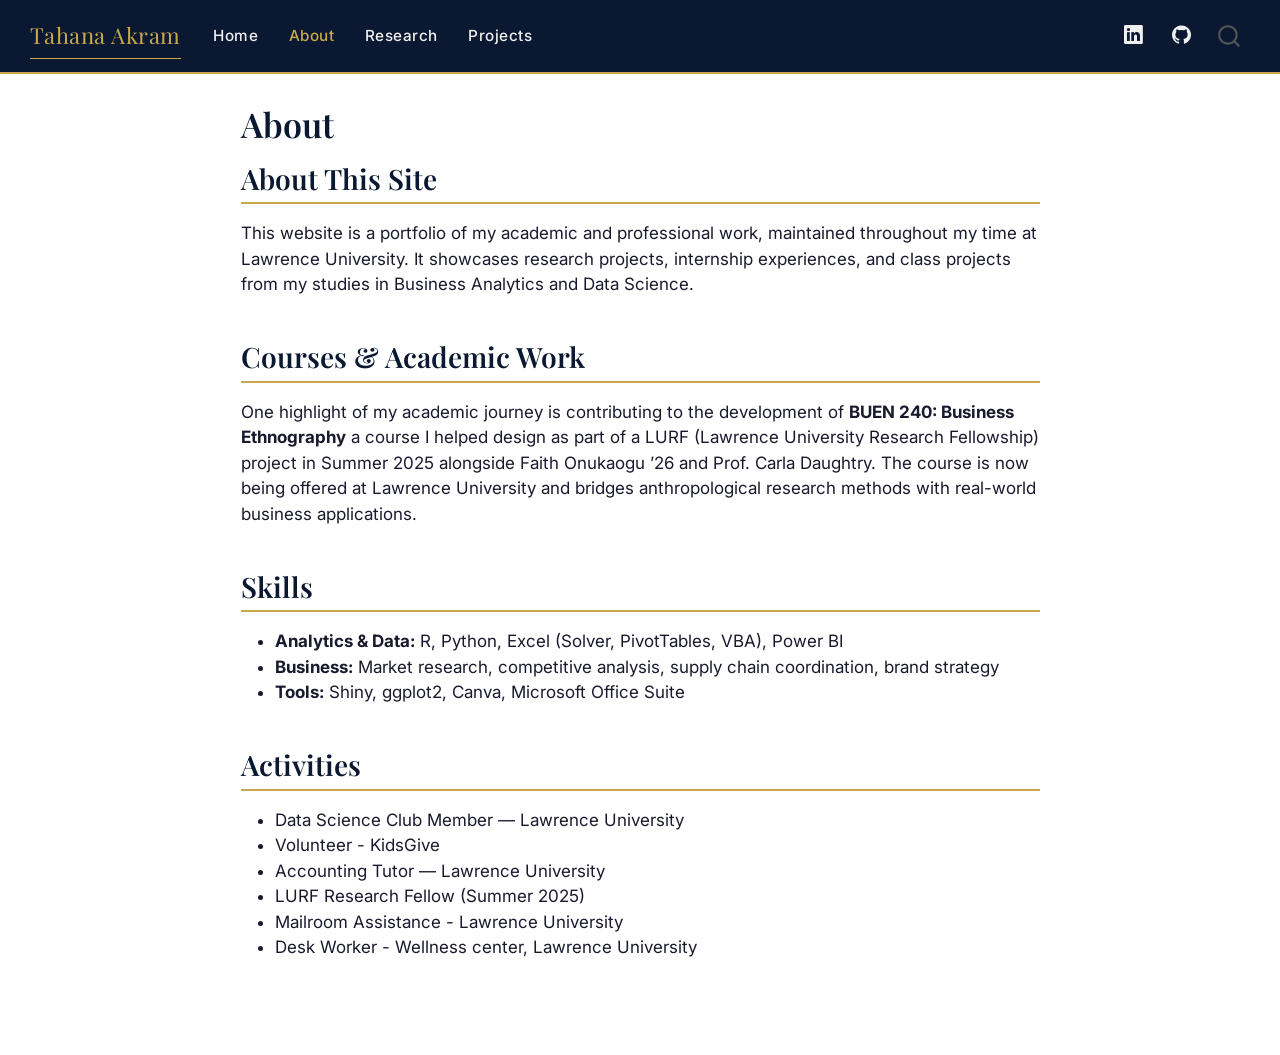
==== commit fc2b80f9: "Fixing a spelling mistake" ====
--- a/docs/about.html
+++ b/docs/about.html
@@ -114,7 +114,7 @@
 <span class="menu-text"></span></a>
   </li>  
   <li class="nav-item compact">
-    <a class="nav-link" href="https://github.com/akramt24"> <i class="bi bi-github" role="img" aria-label="GitHub">
+    <a class="nav-link" href="https://github.com/akramt24/akramt24.github.io"> <i class="bi bi-github" role="img" aria-label="GitHub">
 </i> 
 <span class="menu-text"></span></a>
   </li>  
@@ -175,7 +175,7 @@
 <li>Volunteer - KidsGive</li>
 <li>Accounting Tutor — Lawrence University</li>
 <li>LURF Research Fellow (Summer 2025)</li>
-<li>Mailroom Assistence - Lawrence University</li>
+<li>Mailroom Assistance - Lawrence University</li>
 <li>Desk Worker - Wellness center, Lawrence University</li>
 </ul>
 
